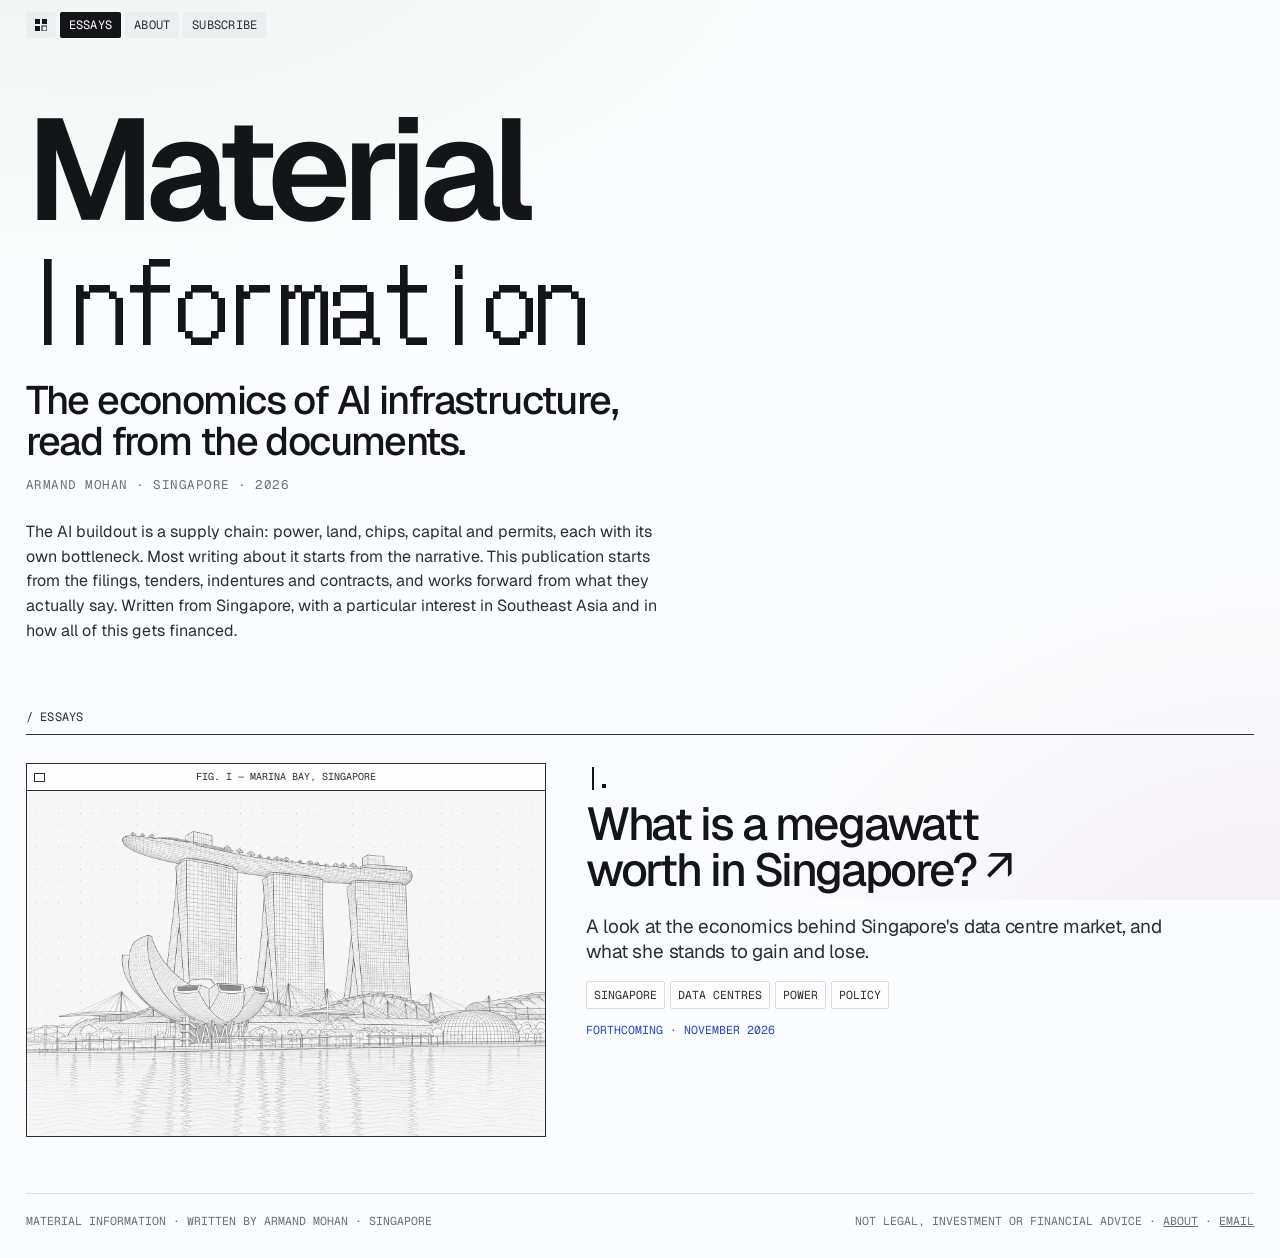
==== index.html @ 3490f1f0 "Add files via upload" ====
<!doctype html>
<html lang="en">
<head>
<meta charset="utf-8">
<meta name="viewport" content="width=device-width, initial-scale=1">
<meta name="color-scheme" content="light">
<title>Material Information</title>
<meta name="description" content="The economics of AI infrastructure, read from the documents. Written from Singapore.">
<link rel="preconnect" href="https://fonts.googleapis.com">
<link rel="preconnect" href="https://fonts.gstatic.com" crossorigin>
<link href="https://fonts.googleapis.com/css2?family=Geist:wght@400;500;600&family=Geist+Mono:wght@400;500&family=DotGothic16&display=swap" rel="stylesheet">
<link rel="stylesheet" href="/style.css">
</head>
<body>
<div class="page">
<header class="topbar">
  <nav aria-label="Primary">
    <a class="chip mark" href="/" aria-label="Material Information home"><svg width="12" height="12" viewBox="0 0 12 12" aria-hidden="true"><rect x="0" y="0" width="5" height="5" fill="#141519"/><rect x="7" y="0" width="5" height="5" fill="#141519"/><rect x="0" y="7" width="5" height="5" fill="#141519"/><rect x="7" y="7" width="5" height="5" fill="none" stroke="#141519"/></svg></a>
    <a class="chip" href="/" aria-current="page">Essays</a>
    <a class="chip" href="/about">About</a>
    <a class="chip" href="mailto:armandmohan@gmail.com?subject=Subscribe%20to%20Material%20Information">Subscribe</a>
  </nav>
</header>

<section class="hero">
  <h1>Material<br><span class="px">Information</span></h1>
  <p class="thesis">The economics of AI infrastructure, read from the documents.</p>
  <p class="byline">Armand Mohan · Singapore · 2026</p>
  <p class="lede">The AI buildout is a supply chain: power, land, chips, capital and permits, each with its own bottleneck. Most writing about it starts from the narrative. This publication starts from the filings, tenders, indentures and contracts, and works forward from what they actually say. Written from Singapore, with a particular interest in Southeast Asia and in how all of this gets financed.</p>
</section>

<main>
  <h2 class="label">Essays</h2>
  <article class="feature">
    <figure class="fig">
      <div class="fig-bar"><span class="ico"></span><span>Fig. I — Marina Bay, Singapore</span><span></span></div>
      <a href="/essays/what-is-a-megawatt-worth-in-singapore" tabindex="-1" aria-hidden="true">
        <img class="fig-media" src="/marina-bay.png" alt="Line drawing of Marina Bay Sands and the ArtScience Museum across the bay" width="1536" height="1024" loading="eager">
      </a>
    </figure>
    <div class="body">
      <p class="num">I.</p>
      <h3><a href="/essays/what-is-a-megawatt-worth-in-singapore">What is a megawatt worth in Singapore?&nbsp;<span class="arrow">↗</span></a></h3>
      <p class="dek">A look at the economics behind Singapore's data centre market, and what she stands to gain and lose.</p>
      <div class="tags"><span class="tag">Singapore</span><span class="tag">Data centres</span><span class="tag">Power</span><span class="tag">Policy</span></div>
      <p class="status">Forthcoming · November 2026</p>
    </div>
  </article>
</main>
<footer class="foot">
  <span>Material Information · Written by Armand Mohan · Singapore</span>
  <span>Not legal, investment or financial advice · <a href="/about">About</a> · <a href="mailto:armandmohan@gmail.com">Email</a></span>
</footer>
</div>
<script src="/site.js" defer></script>
</body>
</html>
---- style.css ----
:root {
  color-scheme: light;
  --bg: #fbfcfd;
  --ink: #141519;
  --ink-2: #2b2e36;
  --muted: #6a6f7c;
  --rule: #d9dce3;
  --chip: #eceef2;
  --accent: #2446c9;
  --gutter: clamp(16px, 2vw, 28px);
  --sans: "Geist", "Helvetica Neue", Arial, sans-serif;
  --mono: "Geist Mono", ui-monospace, "SFMono-Regular", Menlo, monospace;
  --pixel: "DotGothic16", "Geist Mono", ui-monospace, monospace;
}
* { box-sizing: border-box; }
html { -webkit-text-size-adjust: 100%; }
body {
  margin: 0; min-height: 100vh;
  color: var(--ink);
  background:
    radial-gradient(1200px 600px at 8% -10%, #eef4f1 0%, rgba(238,244,241,0) 60%),
    radial-gradient(900px 700px at 100% 110%, #f4eff4 0%, rgba(244,239,244,0) 60%),
    var(--bg);
  background-attachment: fixed;
  font-family: var(--sans);
  font-size: 17px; line-height: 1.55;
  -webkit-font-smoothing: antialiased;
}
a { color: inherit; }
::selection { background: #dfe6ff; }
:focus-visible { outline: 2px solid var(--accent); outline-offset: 2px; }

.page { position: relative; z-index: 1; padding: 12px var(--gutter) 0; }

/* ---------- mono chips, labels ---------- */
.mono, .chip, .label, .bar { font-family: var(--mono); text-transform: uppercase; letter-spacing: 0.02em; }
.chip {
  display: inline-flex; align-items: center; gap: 0.4em;
  font-size: 12px; line-height: 1; padding: 7px 9px;
  background: var(--chip); color: var(--ink-2); text-decoration: none;
  border-radius: 2px; white-space: nowrap;
}
a.chip:hover { background: var(--ink); color: #fff; }
.chip .k { color: var(--muted); }
a.chip:hover .k { color: #aab0c0; }
.chip[aria-current="page"] { background: var(--ink); color: #fff; }
.chip[aria-current="page"] .k { color: #aab0c0; }
.tag { font-family: var(--mono); text-transform: uppercase; font-size: 11.5px; padding: 4px 7px; border: 1px solid var(--rule); background: rgba(255,255,255,.6); color: var(--ink-2); border-radius: 2px; }

/* ---------- top bar ---------- */
.topbar { display: flex; justify-content: space-between; align-items: center; gap: 8px; flex-wrap: wrap; }
.topbar nav { display: flex; gap: 4px; flex-wrap: wrap; }
.mark { width: 30px; justify-content: center; padding: 7px 0; }
.mark svg { display: block; }

/* ---------- hero with registration marks ---------- */
.hero { position: relative; padding: 56px 0 44px; margin-top: 12px; }
.fig { margin: 0; border: 1.5px solid var(--ink-2); background: rgba(255,255,255,.7); display: flex; flex-direction: column; max-width: 100%; }
.fig .fig-bar { display: flex; justify-content: space-between; align-items: center; padding: 5px 7px; border-bottom: 1.5px solid var(--ink-2); font-family: var(--mono); font-size: 10px; text-transform: uppercase; color: var(--ink-2); }
.fig .fig-bar .ico { width: 11px; height: 9px; border: 1px solid var(--ink-2); }
.fig .fig-bar span:last-child { width: 11px; }
.fig .fig-media { display: block; width: 100%; height: auto; aspect-ratio: 3 / 2; object-fit: contain; background: #f6f6f4; }
.fig > a { display: block; }
.reg { position: absolute; font-family: var(--mono); font-size: 14px; line-height: 1; color: var(--ink-2); transform: translate(-50%, -50%); user-select: none; }
.hero h1 {
  margin: 0; font-weight: 600; font-size: clamp(56px, 11.2vw, 172px);
  line-height: 0.88; letter-spacing: -0.058em; text-wrap: balance;
}
.hero h1 .px {
  font-family: var(--pixel); font-weight: 400; letter-spacing: -0.015em;
  font-size: 0.74em; display: inline-block; margin-left: -0.04em; transform: translateY(-0.04em);
}
.hero h1 .px .ch { display: inline-block; transition: color 0.25s ease; }
.hero h1 .px .ch.live { color: #c9ccd4; }
@media (prefers-reduced-motion: reduce) { .hero h1 .px .ch.live { color: inherit; } }
.hero .thesis {
  margin: 0.55em 0 0; max-width: 21em;
  font-size: clamp(24px, 3.1vw, 46px); line-height: 1.02; letter-spacing: -0.04em; font-weight: 500;
  text-wrap: balance;
}
.hero .lede { margin: 1.6em 0 0; max-width: 40em; font-size: 16px; color: var(--ink-2); }
.coords { position: absolute; right: 0; top: 38px; display: flex; gap: 6px; }
.badge {
  width: 52px; height: 52px; border: 1.5px solid var(--ink); border-radius: 50%;
  display: grid; place-items: center; font-family: var(--mono); font-size: 12px; background: rgba(255,255,255,.5);
}

/* ---------- section label ---------- */
.label { font-size: 12px; color: var(--ink-2); padding: 20px 0 8px; border-bottom: 1px solid var(--ink-2); margin: 0; font-weight: 400; }
.label::before { content: "/ "; }

/* ---------- latest essay (feature) ---------- */
.byline { margin: 1.1em 0 0; font-family: var(--mono); font-size: 12.5px; text-transform: uppercase; letter-spacing: 0.04em; color: var(--muted); }
.num { margin: 0 0 10px; font-family: var(--pixel); font-size: 28px; line-height: 1; color: var(--ink); }
.feature { display: grid; grid-template-columns: minmax(0, 520px) minmax(0, 1fr); gap: 40px; padding: 28px 0 56px; align-items: start; }
.feature .body { display: flex; flex-direction: column; min-width: 0; max-width: 36rem; }
.feature h3 { margin: 0; font-size: clamp(30px, 3.6vw, 54px); line-height: 1; letter-spacing: -0.045em; font-weight: 500; text-wrap: balance; }
.feature h3 a { text-decoration: none; }
.feature h3 a:hover { text-decoration: underline; text-decoration-thickness: 2px; text-underline-offset: 0.1em; }
.arrow { display: inline-block; font-weight: 400; }
.feature .dek { margin: 0 0 16px; padding-top: 20px; font-size: 19px; line-height: 1.35; letter-spacing: -0.012em; color: var(--ink-2); }
.tags { display: flex; gap: 5px; flex-wrap: wrap; }
.status { font-family: var(--mono); font-size: 11.5px; text-transform: uppercase; color: var(--accent); margin: 12px 0 0; }

/* ---------- contents (roman-numeral series list) ---------- */
.toc { list-style: none; margin: 0 0 56px; padding: 0; }
.toc li { display: grid; grid-template-columns: 72px minmax(0, 1fr) auto; gap: 16px; align-items: baseline; padding: 18px 0; border-bottom: 1px solid var(--rule); }
.toc .n { font-family: var(--pixel); font-size: 22px; line-height: 1; }
.toc .t { font-size: clamp(20px, 2vw, 26px); letter-spacing: -0.03em; line-height: 1.15; font-weight: 500; }
.toc .t a { text-decoration: none; }
.toc .t a:hover { text-decoration: underline; text-underline-offset: 0.12em; }
.toc small { display: block; max-width: 44rem; margin-top: 6px; font-size: 15px; letter-spacing: -0.005em; line-height: 1.4; font-weight: 400; color: var(--muted); }
.toc small a { text-decoration: underline; }
.toc .s { font-family: var(--mono); font-size: 11.5px; text-transform: uppercase; color: var(--muted); white-space: nowrap; }
.toc .pending .n, .toc .pending .t { color: var(--muted); }

/* ---------- statistics ticker ---------- */
.bar { border-top: 1px solid var(--ink-2); margin-top: 8px; overflow: hidden; font-size: 12px; color: var(--ink-2); }
.bar .track { display: flex; width: max-content; animation: tick 60s linear infinite; }
.bar:hover .track { animation-play-state: paused; }
.stat { display: flex; align-items: center; gap: 8px; padding: 10px 16px 10px 0; margin-right: 16px; border-right: 1px solid var(--rule); white-space: nowrap; }
.stat b { font-weight: 400; border: 1px solid var(--rule); background: rgba(255,255,255,.7); padding: 3px 6px; color: var(--ink); }
@keyframes tick { to { transform: translateX(-50%); } }

/* ---------- footer ---------- */
.foot { display: flex; justify-content: space-between; gap: 16px; flex-wrap: wrap; padding: 18px 0 28px; border-top: 1px solid var(--rule); margin-top: 0; font-family: var(--mono); font-size: 11.5px; text-transform: uppercase; color: var(--muted); }
.foot a { color: var(--muted); }

/* ---------- reading pages (essay, about) ---------- */
.doc-head { position: relative; padding: 56px 0 36px; }
.doc-head .num { font-size: 36px; margin-bottom: 18px; }
.doc-head h1 { margin: 0; max-width: 15em; font-size: clamp(40px, 6.4vw, 96px); line-height: 0.95; letter-spacing: -0.05em; font-weight: 600; text-wrap: balance; }
.doc-head .meta { display: flex; gap: 5px; flex-wrap: wrap; margin-top: 26px; }
.doc { display: grid; grid-template-columns: minmax(180px, 1fr) minmax(0, 40rem) minmax(0, 1fr); gap: 32px; padding: 32px 0 56px; }
.doc aside { font-family: var(--mono); font-size: 11.5px; text-transform: uppercase; color: var(--muted); line-height: 1.7; }
.doc aside dt { color: var(--ink-2); }
.doc aside dd { margin: 0 0 12px; }
.prose { font-size: 18px; line-height: 1.6; color: var(--ink-2); letter-spacing: -0.005em; }
.prose p { margin: 0 0 1.1em; }
.prose .lede { font-size: 23px; line-height: 1.35; letter-spacing: -0.02em; color: var(--ink); }
.prose h2 { font-size: 26px; letter-spacing: -0.03em; line-height: 1.1; font-weight: 500; color: var(--ink); margin: 1.8em 0 0.5em; }
.prose a { color: var(--accent); text-underline-offset: 0.15em; text-decoration-thickness: 1px; }
.prose .note { font-family: var(--mono); font-size: 12.5px; text-transform: uppercase; line-height: 1.6; color: var(--muted); border-top: 1px solid var(--rule); padding-top: 16px; margin-top: 2em; }
.prose .note a { color: var(--ink-2); }
.prose table { border-collapse: collapse; width: 100%; font-size: 15px; }
.prose th, .prose td { text-align: left; padding: 8px 6px; border-bottom: 1px solid var(--rule); font-variant-numeric: tabular-nums; }

@media (max-width: 1100px) {
  .feature { grid-template-columns: minmax(0, 320px) minmax(0, 1fr); gap: 24px; }
  .doc { grid-template-columns: minmax(0, 1fr); }
  .doc aside { display: flex; gap: 20px; flex-wrap: wrap; }
  .doc aside dd { margin-bottom: 0; }
  .doc .spacer { display: none; }
}
@media (max-width: 640px) {
  body { font-size: 16px; }
  .hero { padding: 40px 0 32px; }
  .coords { display: none; }
  .feature { grid-template-columns: 1fr; }
  .toc li { grid-template-columns: 44px minmax(0, 1fr); }
  .toc .s { grid-column: 2; }
  .reg.r-mid { display: none; }
  .prose { font-size: 17px; }
  .prose .lede { font-size: 20px; }
}
@media (prefers-reduced-motion: reduce) {
  .bar .track { animation: none; }
}
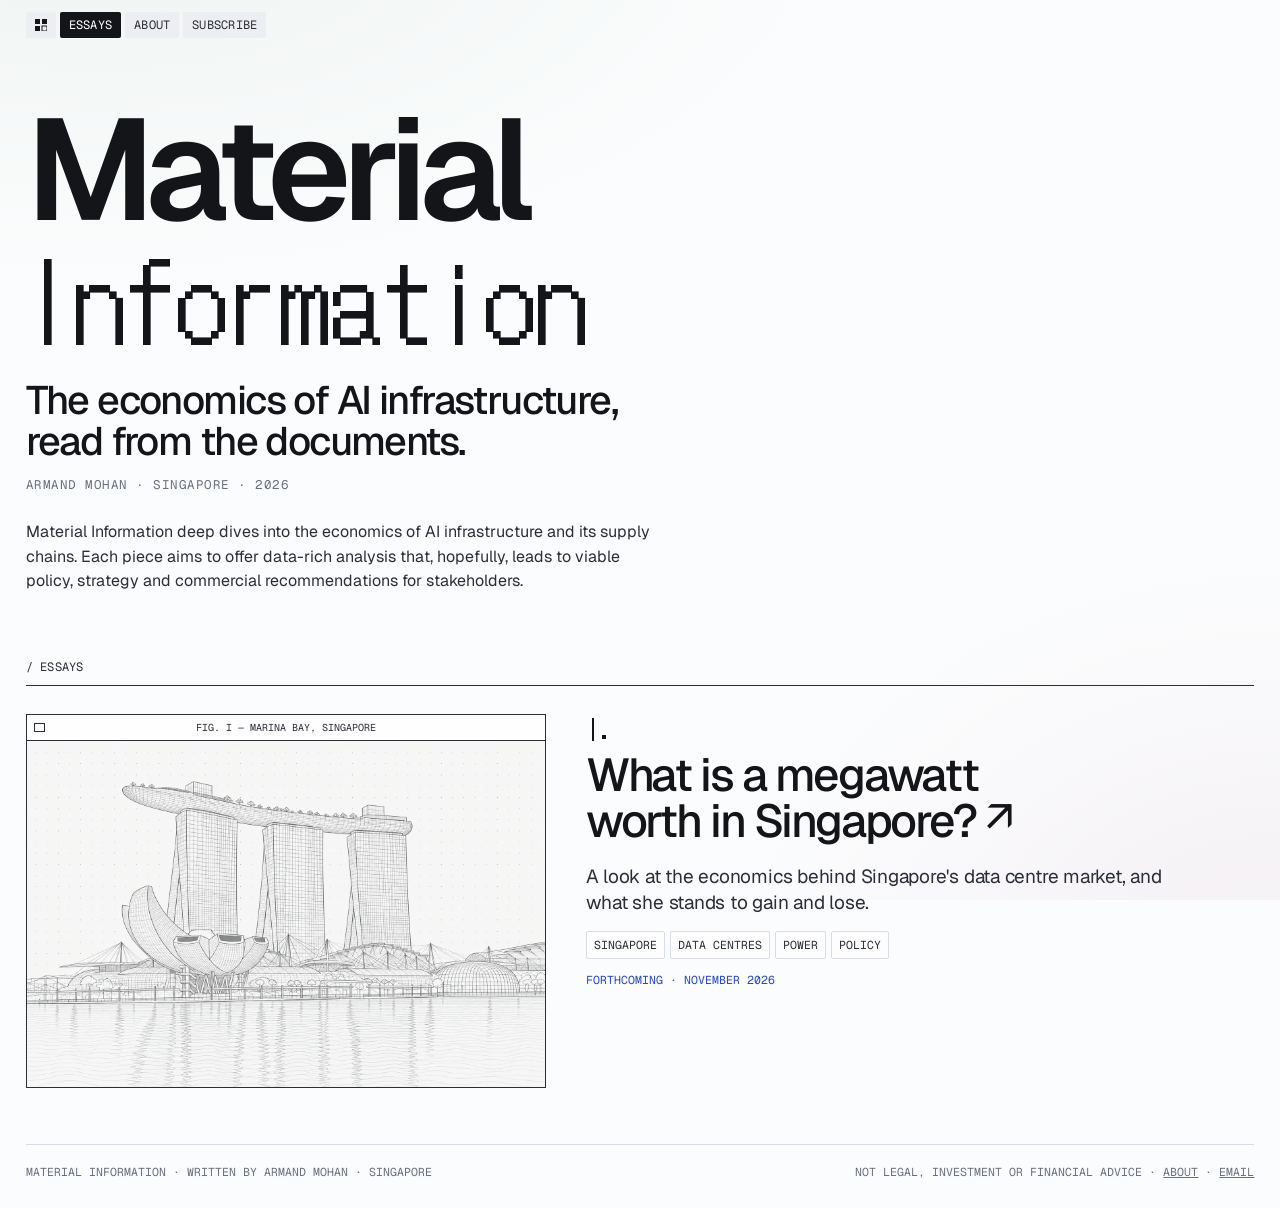
==== commit 0fc2e11f: "Homepage lede: new copy" ====
--- a/index.html
+++ b/index.html
@@ -26,7 +26,7 @@
   <h1>Material<br><span class="px">Information</span></h1>
   <p class="thesis">The economics of AI infrastructure, read from the documents.</p>
   <p class="byline">Armand Mohan · Singapore · 2026</p>
-  <p class="lede">The AI buildout is a supply chain: power, land, chips, capital and permits, each with its own bottleneck. Most writing about it starts from the narrative. This publication starts from the filings, tenders, indentures and contracts, and works forward from what they actually say. Written from Singapore, with a particular interest in Southeast Asia and in how all of this gets financed.</p>
+  <p class="lede">Material Information deep dives into the economics of AI infrastructure and its supply chains. Each piece aims to offer data-rich analysis that, hopefully, leads to viable policy, strategy and commercial recommendations for stakeholders.</p>
 </section>
 
 <main>
--- a/style.css
+++ b/style.css
@@ -72,7 +72,6 @@
 }
 .hero h1 .px .ch { display: inline-block; transition: color 0.25s ease; }
 .hero h1 .px .ch.live { color: #c9ccd4; }
-@media (prefers-reduced-motion: reduce) { .hero h1 .px .ch.live { color: inherit; } }
 .hero .thesis {
   margin: 0.55em 0 0; max-width: 21em;
   font-size: clamp(24px, 3.1vw, 46px); line-height: 1.02; letter-spacing: -0.04em; font-weight: 500;
@@ -166,3 +165,13 @@
 @media (prefers-reduced-motion: reduce) {
   .bar .track { animation: none; }
 }
+
+/* ---------- phones: let the title own the first screen ---------- */
+@media (max-width: 640px) {
+  .chip { font-size: 11px; padding: 6px 8px; }
+  .hero { padding: 44px 0 36px; }
+  .hero h1 { font-size: 22.5vw; line-height: 0.9; }
+  .hero .thesis { font-size: 22px; line-height: 1.12; margin-top: 0.9em; max-width: 16em; }
+  .byline { font-size: 11px; margin-top: 12px; }
+  .hero .lede { font-size: 15px; line-height: 1.5; margin-top: 28px; color: var(--muted); }
+}
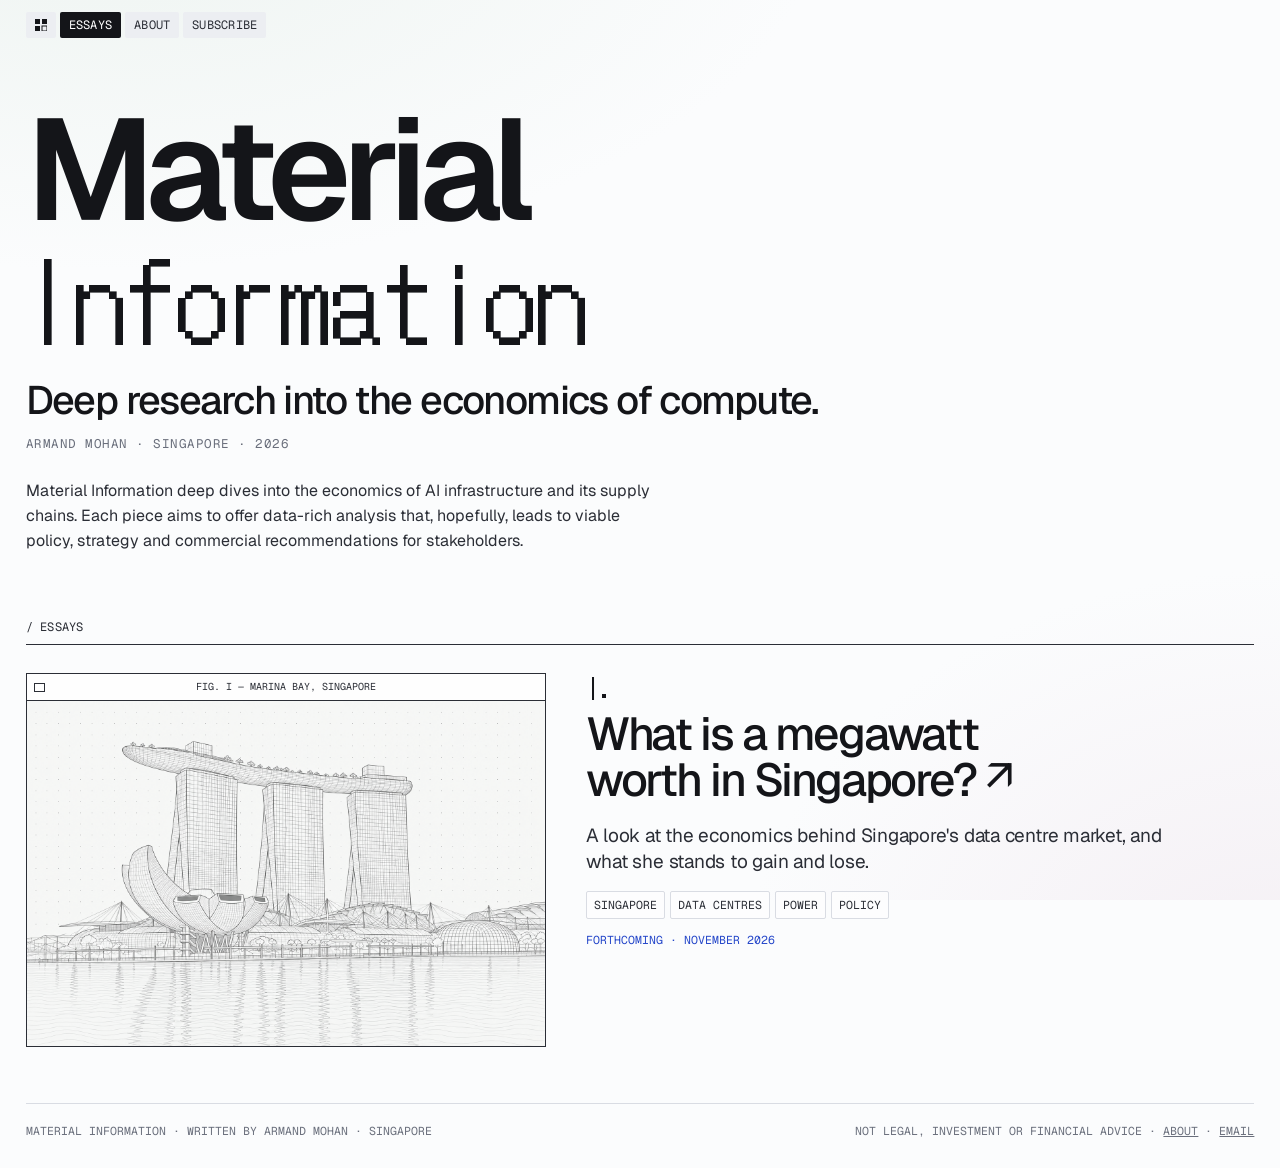
==== commit b098f0b6: "Hero tagline: Deep research into the economics of compute" ====
--- a/index.html
+++ b/index.html
@@ -24,7 +24,7 @@
 
 <section class="hero">
   <h1>Material<br><span class="px">Information</span></h1>
-  <p class="thesis">The economics of AI infrastructure, read from the documents.</p>
+  <p class="thesis">Deep research into the economics of compute.</p>
   <p class="byline">Armand Mohan · Singapore · 2026</p>
   <p class="lede">Material Information deep dives into the economics of AI infrastructure and its supply chains. Each piece aims to offer data-rich analysis that, hopefully, leads to viable policy, strategy and commercial recommendations for stakeholders.</p>
 </section>
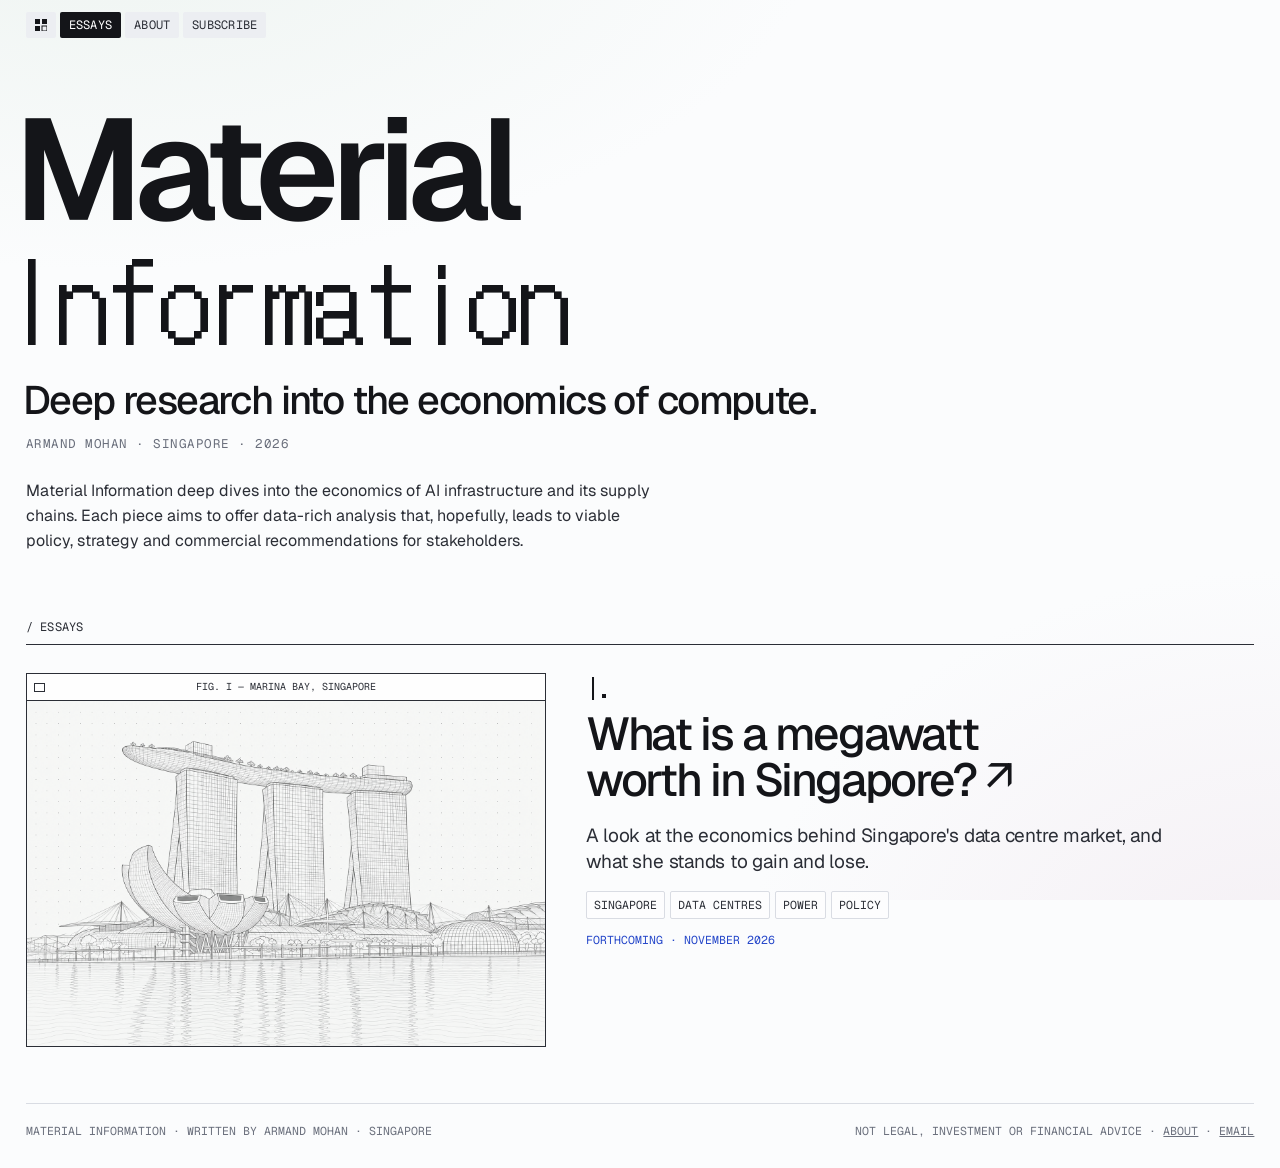
==== commit 7d2a7d95: "Mobile tagline: Researching the economics of compute" ====
--- a/index.html
+++ b/index.html
@@ -24,7 +24,7 @@
 
 <section class="hero">
   <h1>Material<br><span class="px">Information</span></h1>
-  <p class="thesis">Deep research into the economics of compute.</p>
+  <p class="thesis"><span class="t-full">Deep research into the economics of compute.</span><span class="t-short">Researching the economics of compute.</span></p>
   <p class="byline">Armand Mohan · Singapore · 2026</p>
   <p class="lede">Material Information deep dives into the economics of AI infrastructure and its supply chains. Each piece aims to offer data-rich analysis that, hopefully, leads to viable policy, strategy and commercial recommendations for stakeholders.</p>
 </section>
--- a/style.css
+++ b/style.css
@@ -175,3 +175,16 @@
   .byline { font-size: 11px; margin-top: 12px; }
   .hero .lede { font-size: 15px; line-height: 1.5; margin-top: 28px; color: var(--muted); }
 }
+
+/* ---------- optical left alignment: pull large type in so its ink lines up with the body text ---------- */
+.hero h1 { margin-left: -0.08em; }
+.hero h1 .px { margin-left: -0.09em; }
+.hero .thesis { margin-left: -0.07em; }
+@media (max-width: 640px) { .hero h1 { margin-left: -0.06em; } .hero .thesis { margin-left: 0; } }
+/* thesis: shorter line on phones */
+.hero .thesis .t-short { display: none; }
+@media (max-width: 640px) {
+  .hero .thesis .t-full { display: none; }
+  .hero .thesis .t-short { display: inline; white-space: nowrap; }
+}
+@media (max-width: 640px) { .hero .thesis { font-size: min(24px, calc((100vw - 34px) * 0.057)); } }
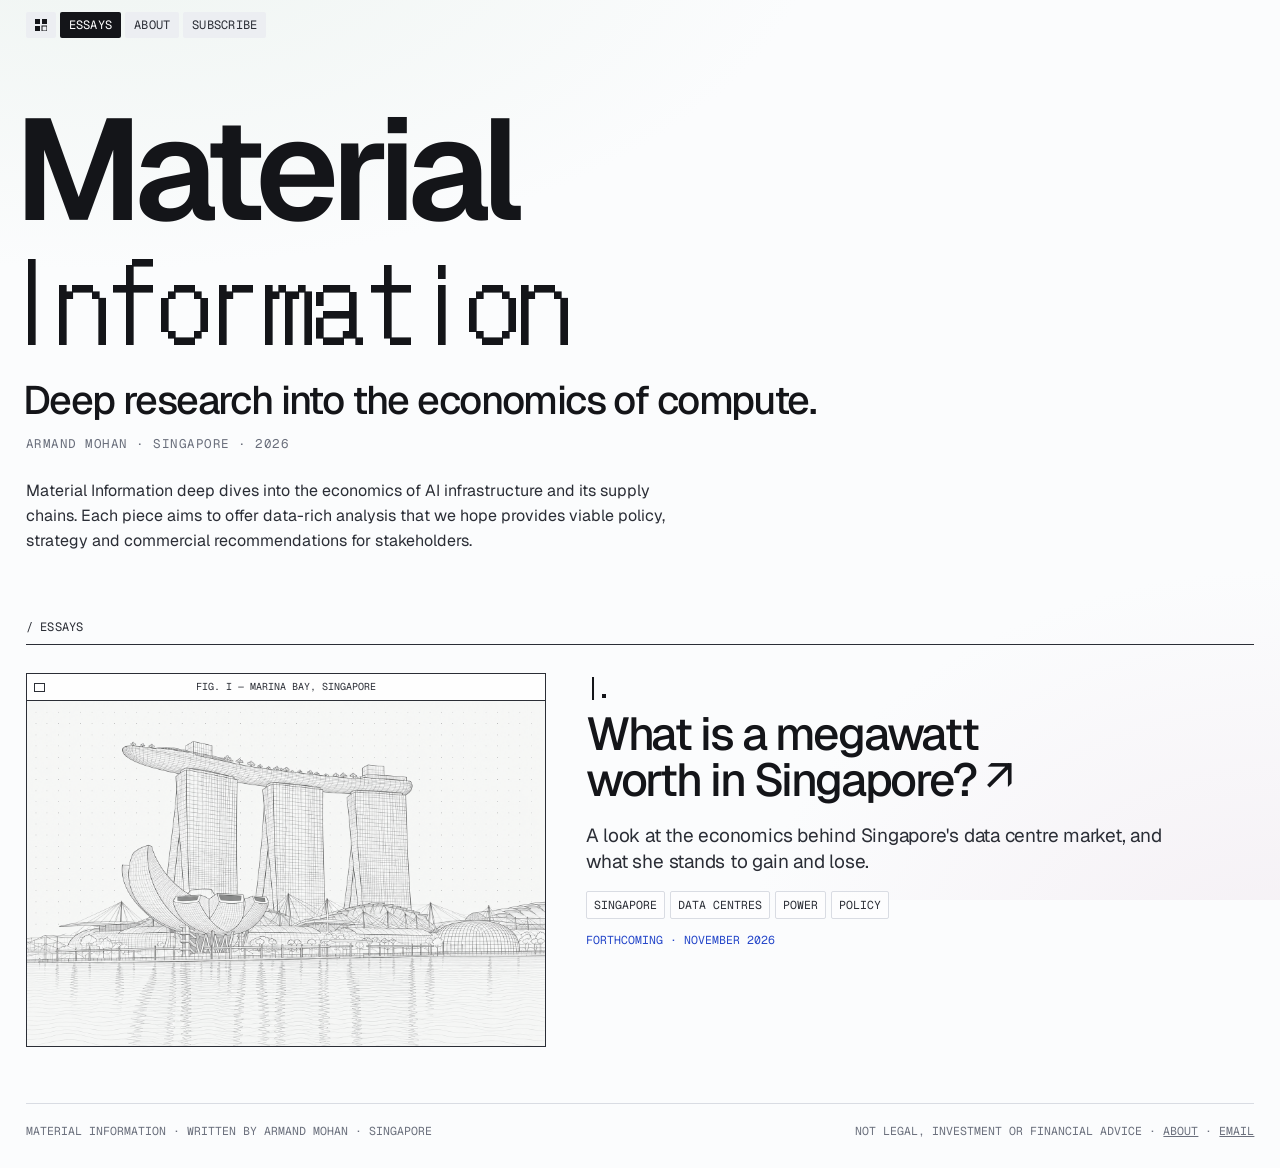
==== commit 06f01a69: "Homepage lede wording" ====
--- a/index.html
+++ b/index.html
@@ -5,6 +5,9 @@
 <meta name="viewport" content="width=device-width, initial-scale=1">
 <meta name="color-scheme" content="light">
 <title>Material Information</title>
+<link rel="icon" href="/favicon.svg" type="image/svg+xml">
+<link rel="icon" href="/favicon-32.png" sizes="32x32" type="image/png">
+<link rel="apple-touch-icon" href="/apple-touch-icon.png">
 <meta name="description" content="The economics of AI infrastructure, read from the documents. Written from Singapore.">
 <link rel="preconnect" href="https://fonts.googleapis.com">
 <link rel="preconnect" href="https://fonts.gstatic.com" crossorigin>
@@ -26,7 +29,7 @@
   <h1>Material<br><span class="px">Information</span></h1>
   <p class="thesis"><span class="t-full">Deep research into the economics of compute.</span><span class="t-short">Researching the economics of compute.</span></p>
   <p class="byline">Armand Mohan · Singapore · 2026</p>
-  <p class="lede">Material Information deep dives into the economics of AI infrastructure and its supply chains. Each piece aims to offer data-rich analysis that, hopefully, leads to viable policy, strategy and commercial recommendations for stakeholders.</p>
+  <p class="lede">Material Information deep dives into the economics of AI infrastructure and its supply chains. Each piece aims to offer data-rich analysis that we hope provides viable policy, strategy and commercial recommendations for stakeholders.</p>
 </section>
 
 <main>
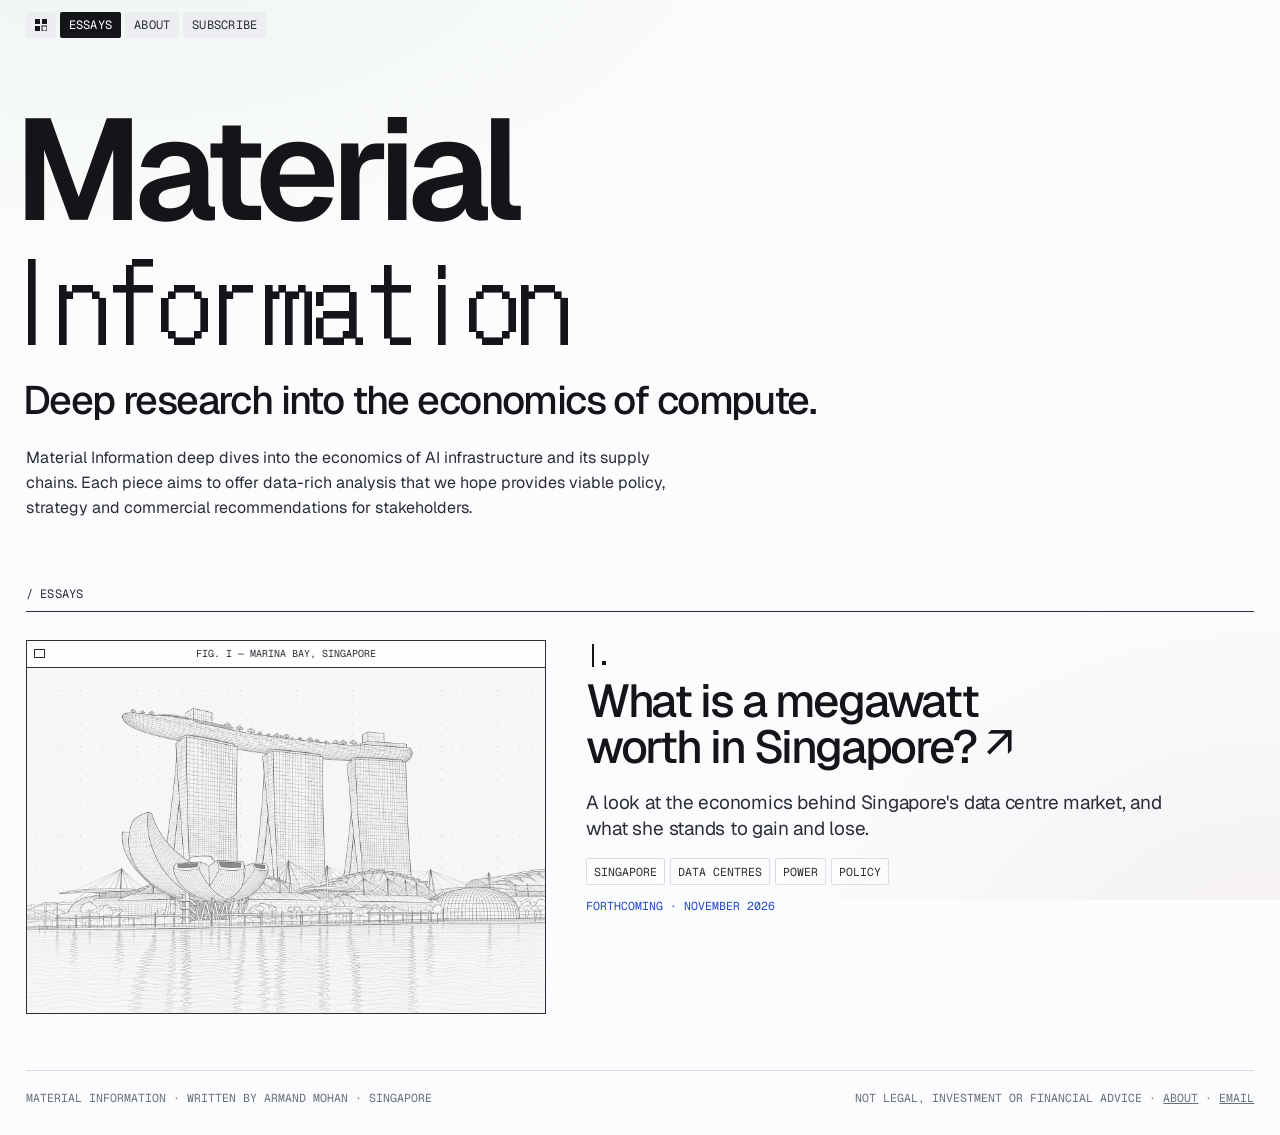
==== commit 3c437eae: "Remove hero byline" ====
--- a/index.html
+++ b/index.html
@@ -28,7 +28,6 @@
 <section class="hero">
   <h1>Material<br><span class="px">Information</span></h1>
   <p class="thesis"><span class="t-full">Deep research into the economics of compute.</span><span class="t-short">Researching the economics of compute.</span></p>
-  <p class="byline">Armand Mohan · Singapore · 2026</p>
   <p class="lede">Material Information deep dives into the economics of AI infrastructure and its supply chains. Each piece aims to offer data-rich analysis that we hope provides viable policy, strategy and commercial recommendations for stakeholders.</p>
 </section>
 
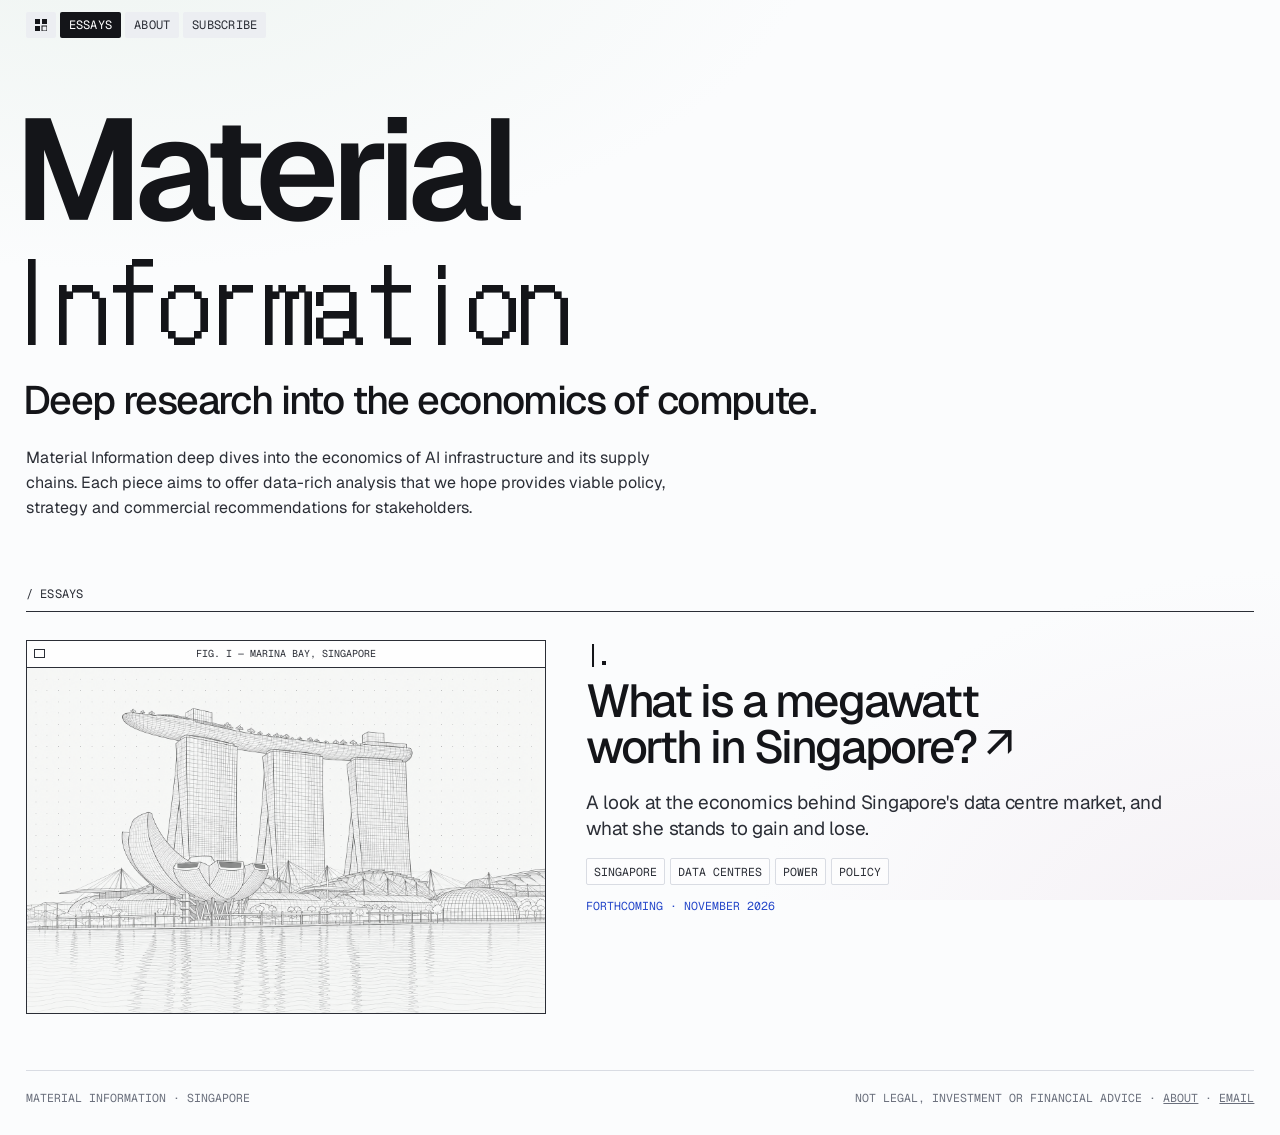
==== commit 77a03a6a: "Footer and about bio wording" ====
--- a/index.html
+++ b/index.html
@@ -50,7 +50,7 @@
   </article>
 </main>
 <footer class="foot">
-  <span>Material Information · Written by Armand Mohan · Singapore</span>
+  <span>Material Information · Singapore</span>
   <span>Not legal, investment or financial advice · <a href="/about">About</a> · <a href="mailto:armandmohan@gmail.com">Email</a></span>
 </footer>
 </div>
